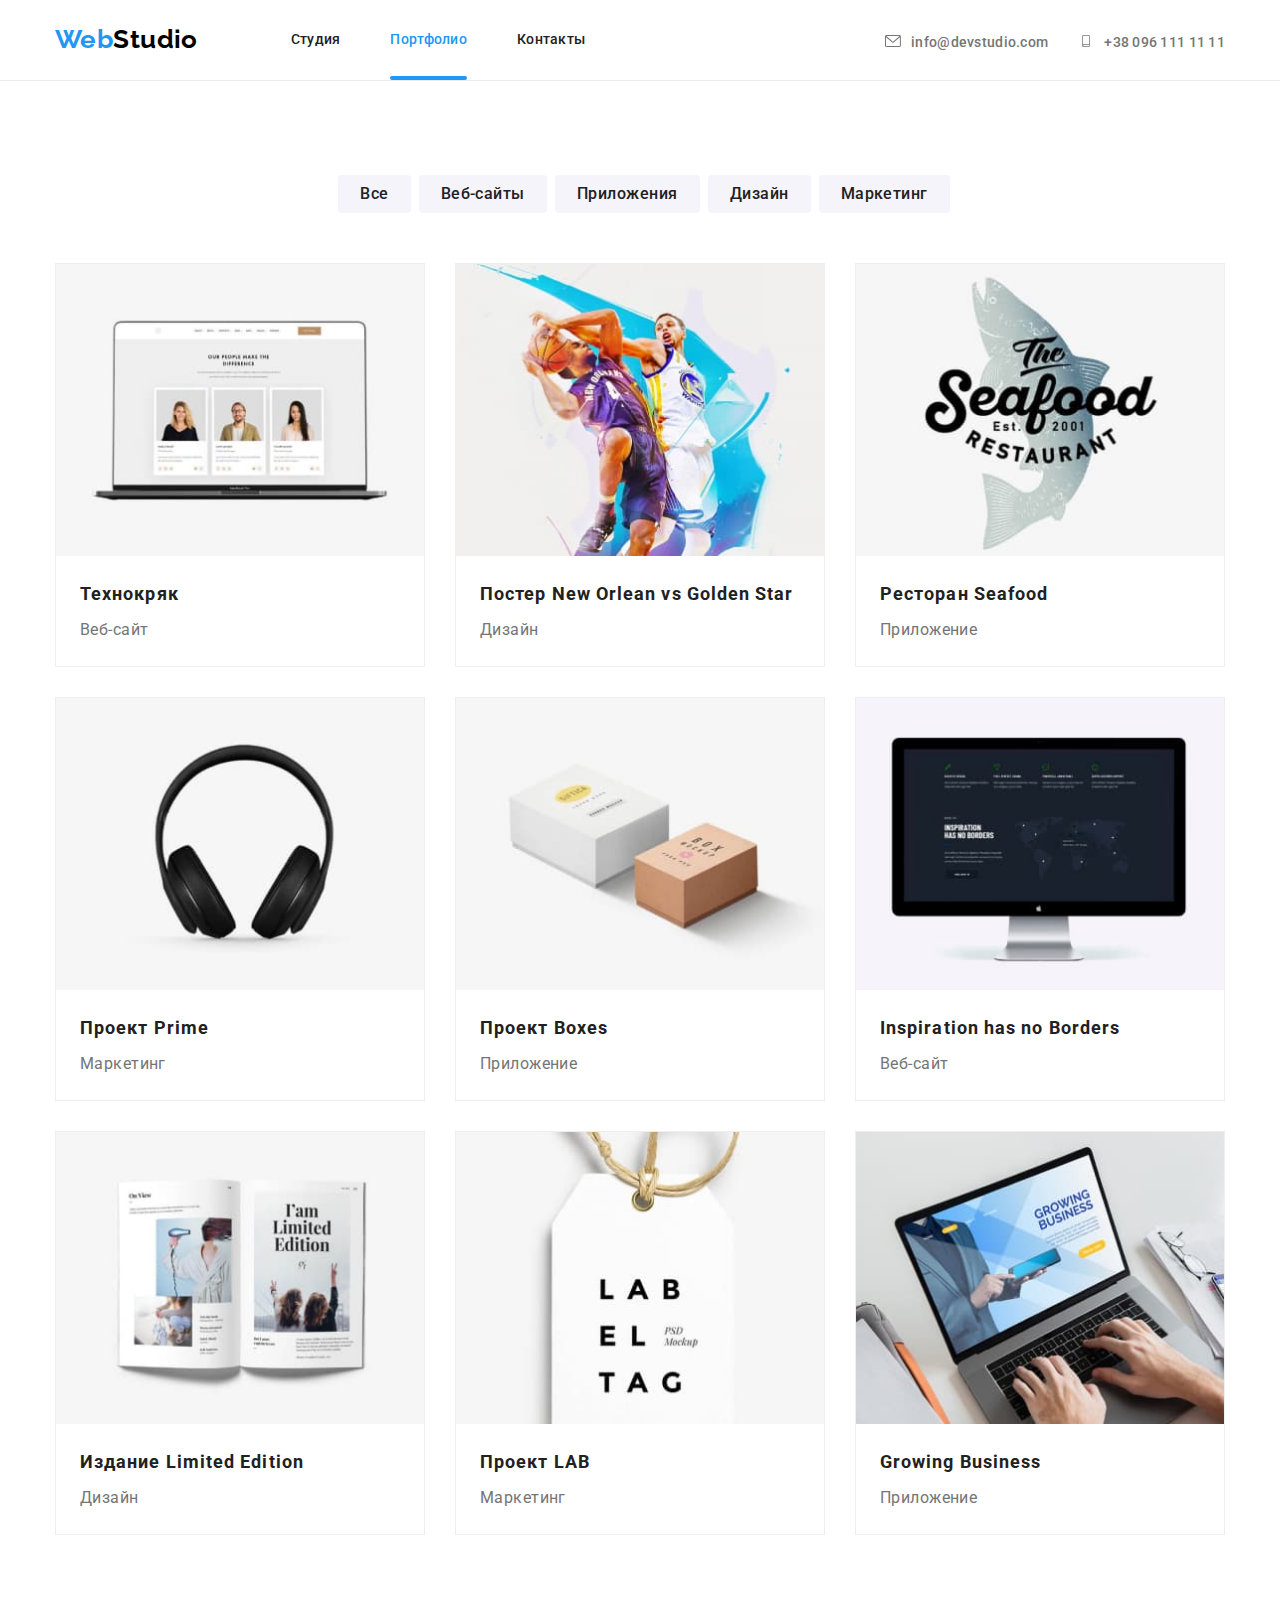
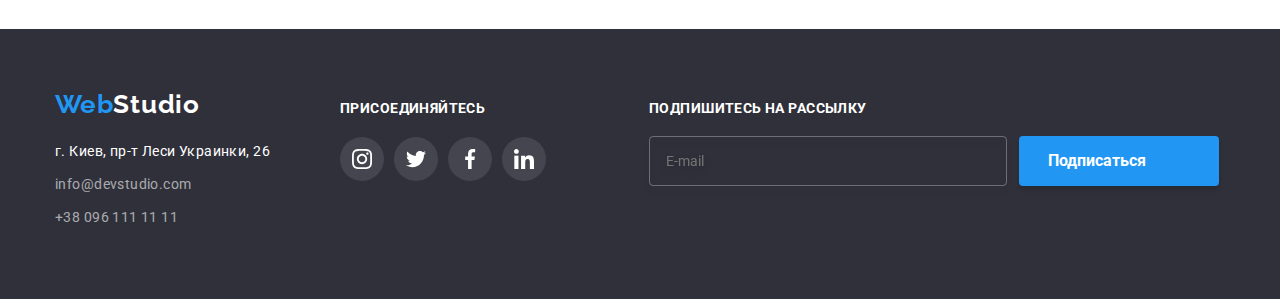
==== portfolio.html @ 8a048ee0 "start" ====
<!DOCTYPE html>
<html lang="ru">

<head>
    <meta charset="UTF-8" />
    <meta http-equiv="X-UA-Compatible" content="IE=edge" />
    <meta name="viewport" content="width=device-width, initial-scale=1.0" />
    <title>Портфолио</title>

    <!--Шрифты -->
    <link rel="preconnect" href="https://fonts.googleapis.com">
    <link rel="preconnect" href="https://fonts.gstatic.com" crossorigin>
    <link
        href="https://fonts.googleapis.com/css2?family=Raleway:wght@700&family=Roboto:wght@400;500;700;900&display=swap"
        rel="stylesheet">
    <!--normalize css  -->
    <link rel="stylesheet" href="./css/normalize.css">
    <!--Стили -->
    <link rel="stylesheet" href="./css/styles.css" />
</head>

<body>

    <header>
        <div class="container c-site-nav">

            <a href="./index.html" class="logo"><span class="logo-color">Web</span>Studio</a>
            <nav class="contact-links">
                <ul class="site-nav">
                    <li class="item"><a href="./index.html" class="site-nav-link ">Студия</a></li>
                    <li class="item"><a href="./portfolio.html" class="site-nav-link current">Портфолио</a></li>
                    <li class="item"><a href="" class="site-nav-link">Контакты</a></li>
                </ul>
            </nav>
            <ul class="header-contact-link">
                <li class="item"><a href="mailto:info@devstudio.com" class="h-e-link"><svg class="header-icon"
                            width="16" height="12">
                            <use href="./images/symbol-defs-1.svg#icon-envelope-1"></use>
                        </svg>info@devstudio.com</a></li>
                <li class="item"><a href="tel:+380961111111" class="h-ph-link"><svg class="header-icon" width="16"
                            height="12">
                            <use href="./images/symbol-defs-1.svg#icon-smartphone-1"></use>
                        </svg>+38 096 111 11 11</a></li>
            </ul>
        </div>
    </header>

    <main>

        <section class="set">
            <h1 hidden>Наше Портфолио</h1>

            <!--Навигация-->

            <div class="container nav-list">
                <ul class="card-nav-list">
                    <li class="item"><button type="button" class="site-bnt">Все</button></li>
                    <li class="item"><button type="button" class="site-bnt">Веб-сайты</button></li>
                    <li class="item"><button type="button" class="site-bnt">Приложения</button></li>
                    <li class="item"><button type="button" class="site-bnt">Дизайн</button></li>
                    <li class="item"><button type="button" class="site-bnt">Маркетинг</button></li>
                </ul>
            </div>

            <!--Карточки-->

            <div class="container c-card-set">
                <ul class="set-list">
                    <li class="item">
                        <article class="card">
                            <div class="card-thumb">
                                <img src="./images/works/web_site.jpg" alt="Веб-сайт" width="370">
                            <p class="card-top-text ">Ресурс предлагает комплексные предложения с разным уровнем функционала и сервисов. Все это
                                    позволит посетителю получить исчерпывающие сведения о компании или частном лице.</p>
                            </div>
                                    <div class="card-content">
                                <h2 class="title">Технокряк</h2>
                                <p class="text">Веб-сайт</p>
                            </div>
                        </article>
                    </li>

                    <li class="item">
                        <article class="card">
                            <div class="card-thumb">
                                <img src="./images/works/poster.jpg" alt="Постер" width="370">
                                <p class="card-top-text">Ресурс предлагает комплексные предложения с разным уровнем функционала и сервисов. Все это
                                    позволит посетителю получить исчерпывающие сведения о компании или частном лице.</p>
                            </div>
                            <div class="card-content">
                                <h2 class="title">Постер New Orlean vs Golden Star</h2>
                                <p class="text">Дизайн</p>
                            </div>
                        </article>
                    </li>

                    <li class="item">
                        <article class="card">
                            <div class="card-thumb">
                                <img src="./images/works/seafood_restaurant.jpg" alt="Ресторан" width="370">
                                <p class="card-top-text">Ресурс предлагает комплексные предложения с разным уровнем функционала и сервисов. Все это
                                    позволит посетителю получить исчерпывающие сведения о компании или частном лице.</p>
                            </div>
                            <div class="card-content">
                                <h2 class="title">Ресторан Seafood</h2>
                                <p class="text">Приложение</p>
                            </div>
                        </article>
                    </li>

                    <li class="item">
                        <article class="card">
                            <div class="card-thumb">
                                <img src="./images/works/headphones.jpg" alt="наушники" width="370">
                                <p class="card-top-text">Ресурс предлагает комплексные предложения с разным уровнем функционала и сервисов. Все это позволит посетителю получить исчерпывающие сведения о компании или частном лице.</p>
                                </div>
                                <div class="card-content">
                                <h2 class="title">Проект Prime</h2>
                                <p class="text">Маркетинг</p>
                            </div>
                        </article>
                    </li>

                    <li class="item">
                        <article class="card">
                            <div class="card-thumb">
                                <img src="./images/works/boxes.jpg" alt="коробки" width="370">
                                <p class="card-top-text">Ресурс предлагает комплексные предложения с разным уровнем функционала и сервисов. Все это
                                    позволит посетителю получить исчерпывающие сведения о компании или частном лице.</p>
                            </div>
                            <div class="card-content">
                                <h2 class="title">Проект Boxes</h2>
                                <p class="text">Приложение</p>
                            </div>
                        </article>
                    </li>

                    <li class="item">
                        <article class="card">
                            <div class="card-thumb">
                                <img src="./images/works/monitor.jpg" alt="монитор" width="370">
                                <p class="card-top-text">Ресурс предлагает комплексные предложения с разным уровнем функционала и сервисов. Все это
                                    позволит посетителю получить исчерпывающие сведения о компании или частном лице.</p>
                            </div>
                            <div class="card-content">
                                <h2 class="title">Inspiration has no Borders</h2>
                                <p class="text">Веб-сайт</p>
                            </div>
                        </article>
                    </li>

                    <li class="item">
                        <article class="card">
                            <div class="card-thumb">
                                <img src="./images/works/magazine.jpg" alt="журнал" width="370">
                                <p class="card-top-text">Ресурс предлагает комплексные предложения с разным уровнем функционала и сервисов. Все это
                                    позволит посетителю получить исчерпывающие сведения о компании или частном лице.</p>
                            </div>
                            <div class="card-content">
                                <h2 class="title">Издание Limited Edition</h2>
                                <p class="text">Дизайн</p>
                            </div>
                        </article>
                    </li>

                    <li class="item">
                        <article class="card">
                            <div class="card-thumb">
                                <img src="./images/works/lab.jpg" alt="лейба" width="370">
                                <p class="card-top-text">Ресурс предлагает комплексные предложения с разным уровнем функционала и сервисов. Все это
                                    позволит посетителю получить исчерпывающие сведения о компании или частном лице.</p>
                            </div>
                            <div class="card-content">
                                <h2 class="title">Проект LAB</h2>
                                <p class="text">Маркетинг</p>
                            </div>
                        </article>
                    </li>

                    <li class="item">
                        <article class="card">
                            <div class="card-thumb">
                                <img src="./images/works/laptop.jpg" alt="ноутбук">
                                <p class="card-top-text">Ресурс предлагает комплексные предложения с разным уровнем функционала и сервисов. Все это
                                    позволит посетителю получить исчерпывающие сведения о компании или частном лице.</p>
                            </div>
                            <div class="card-content">
                                <h2 class="title">Growing Business</h2>
                                <p class="text">Приложение</p>
                            </div>
                        </article>
                    </li>
                </ul>
            </div>
        </section>
    </main>
</body>


<footer>
    <section class="s-footer">
    <div class="container footer">
    <div class="logo-adress">
        <a href="./index.html" class="logo"><span class="logo-color">Web</span><span class="bottom-logo-color">Studio</span></a>
        <address>
        <ul class="contact-link-list">
        <li class="item">
        <a href="https://g.page/stamp-capital?share" 
                            class="addres-link"
                            target="_blank" rel="noopener nofollow noreferrer">г. Киев, пр-т Леси Украинки, 26
                        </a>
        </li>

        <li class="item"><a href="mailto:info@devstudio.com" class="e-link">info@devstudio.com</a></li>
                        <li class="item"><a href="tel:+380961111111" class="ph-link">+38 096 111 11 11</a></li>
                    </ul>
        </address>
    </div>

    <div class="footer-soc">
        <p class="title-soc">Присоединяйтесь</p>
        <ul class="footer-soc-list">
        <li class="footer-soc-item">
        <a class="footer-soc-link" href="">
        <svg class="footer-soc-icon" width="20" height="20">
        <use href="./images/symbol-defs.svg#icon-instagram-2"></use>
        </svg>
        </a>
        </li>

        <li class="footer-soc-item">
        <a class="footer-soc-link" href="">
        <svg class="footer-soc-icon" width="20" height="20">
        <use href="./images/symbol-defs.svg#icon-twitter-1"></use>
        </svg>
        </a>
        </li>
        
        <li class="footer-soc-item">
        <a class="footer-soc-link" href="">
        <svg class="footer-soc-icon" width="20" height="20">
        <use href="./images/symbol-defs.svg#icon-facebook-1"></use>
        </svg>
        </a>
        </li>
        
        <li class="footer-soc-item">
        <a class="footer-soc-link" href="">
        <svg class="footer-soc-icon" width="20" height="20">
        <use href="./images/symbol-defs.svg#icon-linkedin-1"></use>
        </svg>
        </a>
        </li>
        </ul>

    </div>
<div class="footer-form">
        <p class="footer-title">Подпишитесь на рассылку</p>
        <form class="footer-mail-form">
            <label for="footer-mail"></label>
            <input type="email" class="footer-input" name="footer-mail" placeholder="E-mail" id="footer-mail">
            <button class="footer-btn button" type="submit">
            Подписаться<svg class="icon-send" width="24" height="24">
                <use href="./images/symbol-defs8.svg#icon-icon-send-1"></use>
            </svg>
            </button>
        </form>
        </div>  
    </div>
    </section>
</footer>

</html>
---- css/styles.css ----
*,
*::before,
*::after {
    box-sizing: border-box
}

/* Переменные */
:root {
    --text-color: #757575;
    --bnt-color-hover: #F5F4FA;
    --btn-color-hb: #2196F3;
    --btn-color-text: #212121;
    --default-white: #ffffff;
    --font-size: 14px;
    --bg-color: #2F303A;
    --set-gap: 30px;
    --card-shadow: 0px 1px 3px rgba(0, 0, 0, 0.12),
        0px 1px 1px rgba(0, 0, 0, 0.14),
        0px 2px 1px rgba(0, 0, 0, 0.2);
    --timing-duration: 250ms;
    --timing-function: cubic-bezier(0.4, 0, 0.2, 1);
}

/*Основные: цвет и текст */
body {
    font-family: 'Roboto', sans-serif;
    color: var(--btn-color-text);
    font-size: 14px;
    letter-spacing: 0.03em;
}

img {
    display: block;
    width: 100%;
    height: auto;
}

.container {
    width: 1200px;
    margin-left: auto;
    margin-right: auto;
    padding-left: 15px;
    padding-right: 15px;
    /*outline: 1px solid red*/
}

/*Утилиты*/
.h-e-link,
.h-ph-link {
    text-decoration: none;
    font-style: normal;
}

.visually-hidden {
    position: absolute;
    white-space: nowrap;
    width: 1px;
    height: 1px;
    overflow: hidden;
    border: 0;
    padding: 0;
    clip: rect(0 0 0 0);
    clip-path: inset(50%);
    margin: -1px;
  }

.e-link {
    text-decoration: none;
    font-style: normal;
}

.ph-link {
    text-decoration: none;
    font-style: normal;
}

ul {
    padding: 0;
    margin: 0;
    list-style: none;
}

li {
    list-style-type: none;
}

p,
h1,
h2,
h3,
h4,
h5,
h6 {
    margin: 0;
}

ul,
ol,
li {
    margin: 0;
    padding: 0;
}


/*Header*/
.c-site-nav {
    display: flex;
    align-items: center;
}

.logo-color {
    color: var(--btn-color-hb);
    text-decoration: none;
    font-family: Raleway;
    font-weight: 700;
    font-size: 26px;
    line-height: 1.2;
}

.logo {
    text-decoration: none;
    font-family: Raleway;
    font-weight: 700;
    font-size: 26px;
    line-height: 1.2;
    color: #000000;
}

.header-icon {

    align-items: center;
    vertical-align: middle;
    margin-right: 10px;
    fill: currentColor;
}

/*Header-Навигация */
.site-nav {
    display: flex;
    justify-content: center;


    font-style: normal;
    font-weight: 500;
    font-size: var(--font-size);
    line-height: 1.14;
}


.site-nav:hover,
.site-nav:focus {
    color: var(--btn-color-hb);
}



.site-nav .header-contact-link {
    padding: 0;
    margin: 0;

}

.site-nav:first-child {
    margin-left: 93px;
}

.site-nav .item {
    margin-right: 50px;
}

.header-contact-link .item:last-child {
    margin-right: 0;
}

.site-nav .current {
    color: var(--btn-color-hb);


    }
        


.current::after {
    content: '';
    position: absolute;
    left: 0;
    bottom: 0;
    display: flex;
    width: 100%;
    height: 4px;
    background-color: #2196F3;
    border-radius: 2px;

}



/*Header-Контактные линки */
.header-contact-link {
    margin-left: auto;
}

.h-e-link {
    margin-right: 30px;
}

.h-e-link,
.h-ph-link {
    display: flex;
    font-style: normal;
    font-weight: 500;
    font-size: var(--font-size);
    line-height: 1.14;
    letter-spacing: 0.02em;

    color: var(--text-color);

transition: color var(--timing-duration) var(--timing-function);
}

.header-contact-link {
    display: flex;

}



.header-contact-link .h-e-link:hover,
.header-contact-link .h-e-link:focus,
.header-contact-link .h-ph-link:hover,
.header-contact-link .h-ph-link:focus {
    color: var(--btn-color-hb);
}

.contact-links {
    /*display: block;*/
    align-items: baseline;

}

/*Ссылки в шапке*/
.site-nav-link {
    display: flex;
    position: relative;

    padding-top: 32px;
    padding-bottom: 32px;

    text-decoration: none;
    font-weight: 500;
    line-height: 1.14;
    letter-spacing: 0.02em;
    color: var(--btn-color-text);

    transition: color var(--timing-duration) var(--timing-function);

}

.site-nav-link:hover,
.site-nav-link:focus {
    color: var(--btn-color-hb);
}


/* Кнопки-Главная */
button {
    cursor: pointer;
    border: none;
}

.hero {
    padding-bottom: 200px;
    background-color: var(--bg-color);
}

.hero-container {
    max-width: 1600px;
    height: 600px;
    margin: 0 auto;
    padding-top: 200px;
    padding-bottom: 200px;
    background-image: linear-gradient(rgba(47, 48, 58, 0.4), rgba(47, 48, 58, 0.4)), url(../images/background-img/hero.jpg);
    background-repeat: no-repeat;
    background-position: center;


}

.hero-titel {
    width: 696px;
    margin-left: auto;
    margin-right: auto;
    margin-bottom: 30px;
    color: #FFFFFF;
    font-weight: 900;
    font-size: 44px;
    line-height: 1.4;
    letter-spacing: 0.06em;
    text-align: center;
    text-transform: uppercase
}

.hero-botton {
    width: 200px;
    height: 50px;
    display: block;
    margin: 0 auto;


    background: var(--btn-color-hb);
    box-shadow: 0px 4px 4px rgba(0, 0, 0, 0.15);
    border-radius: 4px;


    font-family: 'Roboto';
    font-style: normal;
    font-weight: 700;
    font-size: 16px;
    line-height: 1.87;
    letter-spacing: 0.06em;
    color: #FFFFFF;
}



/*Страница "Главная"*/
.s-benefit {
    padding-top: 94px;
    padding-bottom: 94px;
}

/*
.benefit-block {
        outline: 1px solid red
} */


.benefit-list {
    display: flex;
    flex-wrap: wrap;
    justify-content: center;
    margin: 0px;
    padding: 0px;
    margin-left: -30px;
}

.benefit-list .title {
    font-style: normal;
    font-weight: 700;
    font-size: var(--font-size);
    line-height: 1.14;
    letter-spacing: 0.06em;
    text-transform: uppercase;
}

.benefit-list .item {
    display: flex;
    flex-wrap: wrap;
    width: 270px;
    flex-basis: calc(100% / 4 -30px);
    margin-left: 30px;
}

.benefit-list.item:last-child {
    margin-right: 0;
}

.benefit-icon {
    width: 70px;
    height: 70px;
}

/*.icons:not(:last-child) {
    margin-right: 30px;
}*/

.icons {
    margin-bottom: 30px;
    width: 270px;
    height: 120px;
    justify-content: center;
    display: inline-flex;
    align-items: center;
    background: #F5F4FA;
    border-radius: 4px;
}


/*Чем мы занимаемся*/
.s-about-our-work {
    padding-bottom: 94px;
}

.about-our-work>.our-work-list {
    display: flex;

}

.our-work-list .work-item+.work-item {
    flex-basis: calc(100% / 3 -30px);
}

/*
.our-work-list>.work-item {
    margin-right: 30px;
}*/

.work-item:not(:last-child) {
    margin-right: 30px;
}

.our-work-list .work-item {
    position: relative;
}

/*.t-box1 {
    display: block;
    position: absolute;
    left: 50px;
    
}*/


.work-card-text {

    padding-top: 27px;
    padding-bottom: 27px;
    width: 370px;
    height: 70px;
    left: 615px;
    top: 1435px;
    background-color: rgba(47, 48, 58, 0.8);
    background-image: linear-gradient(rgba(47, 48, 58, 0.4), rgba(47, 48, 58, 0.4));
        
    /*position: absolute;
    left: 0;
    bottom: 0;*/
}

.work-c-text  {
        position: absolute;
        bottom: 0;
        right: 0;
        left: 0;
        display: flex;
        align-items: center;
        justify-content: center;
        height: 70px;
        text-transform: uppercase;
        line-height: 1.14;
        font-weight: 700;
        color: #ffffff;
        background: rgba(47, 48, 58, 0.8);
    }

/*Команда*/
.about-us {
    display: block;
    margin: 0 auto;
    padding-top: 94px;
    padding-bottom: 94px;
    background: #F5F4FA;
}

.about-us-title {
    text-align: center;
    font-style: normal;
    font-weight: 700;
    font-size: 36px;
    line-height: 1.16;
    color: var(--btn-color-text);
    margin-bottom: 50px;
}

.about-us-list {
    display: flex;
}

.w-card {
    width: 270px;
    height: 428px;
    left: 215px;
    top: 1635px;

    margin-right: 30px;

    background-color: #FFFFFF;

    box-shadow: 0px 1px 3px rgba(0, 0, 0, 0.12), 0px 1px 1px rgba(0, 0, 0, 0.14), 0px 2px 1px rgba(0, 0, 0, 0.2);
    border-radius: 0px 0px 4px 4px;
}

/*
.w-card-thumb {
    outline: 1px solid red;
}
*/
.name-position {
    padding-top: 30px;
    padding-bottom: 30px;
    /*outline: 1px solid red;*/
}

.name-position .name {
    margin-bottom: 10px;
}

.about-us .name {
    font-weight: 500;
    font-size: 16px;
    line-height: 1.18;
    text-align: center;
}

.about-us .text {
    display: block;
    margin-bottom: 16px;
    font-weight: 400;
    font-size: 16px;
    line-height: 1.19;
    text-align: center;
    color: var(--text-color);
}

.work-item:last-child {
    margin-right: 0;
}


.workers-soc-list {
    display: flex;
    justify-content: center;
    /*padding-left: 32px;*/

}

.workers-soc-item {
    width: 44px;
    height: 44px;
    margin-right: 10px;
}

.workers-soc-item:last-child {
    margin-right: 0;
}

.workers-soc-link {
    width: 100%;
    height: 100%;
    background-color: var(--default-white);
    border-radius: 50%;
    display: flex;
    align-items: center;
    justify-content: center;
    fill: #AFB1B8;
transition: background-color var(--timing-duration) var(--timing-function);

}

.workers-soc-link:hover,
.workers-soc-link:focus {
    background-color: var(--btn-color-hb);
}

.workers-soc-link:hover .workers-soc-icon,
.workers-soc-link:focus .workers-soc-icon {
    fill: var(--default-white);
}

.clients {
    padding-top: 94px;
    padding-bottom: 94px;
}

.our-clients {
    width: 1200px;
    margin: 0 auto;
    padding-left: 15px;
    padding-right: 15px;
}

.title-clients {
    font-weight: 700;
    font-size: 36px;
    line-height: 1.16;
    text-align: center;
    margin-bottom: 50px;
    color: var(--btn-color-text);
}


.list-clients {
    display: flex;
}

.list-item {
    margin-right: 30px;
    color: #AFB1B8;
    transition: color var(--timing-duration) var(--timing-function)
}

.list-item:hover,
.list-item:focus {
    color: var(--btn-color-hb);
}

.clients-link {
    display: inline-flex;
    align-items: center;
    justify-content: center;
    width: 170px;
    height: 92px;
    border-radius: 4px;
    border: 1px solid #AFB1B8;
    color: #AFB1B8;
    fill: currentColor;
    transition: color var(--timing-duration) var(--timing-function), 
    border-color var(--timing-duration) var(--timing-function);
}

.clients-link:hover,
.clients-link:focus {
    border-color: var(--btn-color-hb);
}


/.clients-icon {
    fill:  var(--btn-color-hb);
    transition: color var(--timing-duration) var(--timing-function);
}

.clients-link:hover ,
.clients-link:focus  {
    color: var(--btn-color-hb);
}
.clients-icon:hover
.clients-icon:focus  {
    color: var(--btn-color-hb);
}

/*Страница "Портфолио"*/
.set {
    border-top: 1px solid #ECECEC;
    padding-top: 94px;
    padding-bottom: 94px;
}

/* Кнопки-Портфолио */

.card-nav-list {
    display: flex;
    justify-content: center;
    margin-bottom: 50px;

}

.card-nav-list .item {
    margin-left: 8px;
}

.card-nav-list .site-nav-btn {

    font-family: inherit;
    font-weight: 500;
    line-height: 1.14;
    letter-spacing: 0.03em;
    color: var(--btn-color-text);
    background-color: #F5F4FA;
}

.site-bnt {
    display: block;

    border-radius: 4px;

    font-family: 'Roboto';
    font-weight: 500;
    font-size: 16px;
    line-height: 1.62;
    letter-spacing: 0.03em;
    color: var(--btn-color-text);
    background-color: var(--bnt-color-hover);

    padding: 6px 22px;

transition: color var(--timing-duration) var(--timing-function),
background-color var(--timing-duration) var(--timing-function),
box-shadow var(--timing-duration) var(--timing-function);

}

.site-bnt:hover,
.site-bnt:focus {
    color: var(--bnt-color-hover);
    background-color: var(--btn-color-hb);
    box-shadow: 0px 3px 1px rgba(0, 0, 0, 0.1), 0px 1px 2px rgba(0, 0, 0, 0.08), 0px 2px 2px rgba(0, 0, 0, 0.12);
    border-radius: 4px;
}

/*Карточки*/


.set-list {
    display: flex;
    flex-wrap: wrap;
    margin-bottom: -30px;
}

.set-list>.item {
    flex-basis: calc(100% / 3 - 30px);
    margin-right: 30px;
    margin-bottom: 30px;
    /*outline: 1px solid red;*/ 
}



.set-list .item:nth-child(3n) {
    margin-right: 0px;
    padding-right: 0px;
}

.set-list .title {
    font-weight: 700;
    font-size: 18px;
    line-height: 2;
    letter-spacing: 0.06em;
    align-items: center;
    /* outline: 1px solid red;*/
}

.set-list .text {
    font-style: normal;
    font-size: 16px;
    line-height: 2.25;
    color: var(--text-color);
}

/* CARD */

.card {
    width: 370px;
    height: 404px;
    overflow: hidden;
    background-color: #FFFFFF;
    border: 1px solid #EEEEEE;
    cursor: pointer;
    transition: box-shadow var(--timing-duration) var(--timing-function),
    border-radius var(--timing-duration) var(--timing-function);
   
}

.card-content {
    padding: 20px 24px;

}


.card:hover,
.card:focus {
    box-shadow: var(--card-shadow);
    border-radius: 0px 0px 4px 4px;
}

.card-thumb {
    position: relative;
    overflow: hidden;
}



.card-top-text{
        font-weight: 400;
        font-size: 18px;
        line-height: 1.55;
        letter-spacing: 0.03em;
        
        color: #FFFFFF;

        position: absolute;
        display: inline-block;
        width: 100%;
        height: 100%;
        left: 0;
        top: 0;
        background-color: rgba(33, 150, 243, 0.9);
        padding: 63px 24px;
    

        transform: translateY(100%);
        transition: transform 250ms var(--timing-function) ;

}
.set-list .item:hover .card-top-text {
    transform: translateY(0%)
}

/* Текст */
.header-contact-link {
    font-style: normal;
    font-weight: 400;
    line-height: 1.14;
    color: var(--text-color);
    padding-top: 5px;
}


.benefit-list .text {
    font-style: normal;
    font-weight: 400;
    line-height: 1.71;
    color: var(--text-color);
    padding-top: 10px;

}
/*Модальное окно*/

.backdrop {
    position: fixed;
    top: 0;
    left: 0;
    width: 100%;
    height: 100%;
    
    background: rgba(0, 0, 0, 0.2);
    opacity: 1;

    transform:  opacity var(--timing-duration) var(--timing-function), 
    visibility var(--timing-duration) var(--timing-function);  
}




/*.modal {
    width: 528px;
    height: 581px;
    background: #FFFFFF;
    box-shadow: 0px 1px 3px rgba(0, 0, 0, 0.12), 0px 1px 1px rgba(0, 0, 0, 0.14), 0px 2px 1px rgba(0, 0, 0, 0.2);
    border-radius: 4px;
    position: absolute;
    top:50%;
    left:50%;
    transform: translate(-50%, -50%);
    transition: translate 250ms cubic-bezier(0.4, 0, 0.2, 1),
    opacity 250ms cubic-bezier(0.4, 0, 0.2, 1);

}*/



.backdrop.is-hidden {
    opacity:0; 
    visibility: hidden; 
    pointer-events: none;
}



.modal {
    padding: 40px;
    position: absolute;
    top: 50%;
    left: 50%;
    width: 528px;
    height: 581px;
    background-color: #fff;
    box-shadow: 0px 1px 3px rgb(0 0 0 / 12%), 0px 1px 1px rgb(0 0 0 / 14%),
    0px 2px 1px rgb(0 0 0 / 20%);
    border-radius: 4px;
    
    transform: translate(-50%, -50% );
    transition: transform 250ms cubic-bezier(0.4, 0, 0.2, 1),
    opacity 250ms cubic-bezier(0.4, 0, 0.2, 1);
}

.backdrop.is-hidden .modal {
    transform: translate(-50%, -50%) scale(0.75);
    opacity: 0;
  }

/*.modal-bnt-close {
    position: absolute;
    top: 8px;
    right: 8px;
    display: flex;
    align-items: center;
    justify-content: center;
    padding: 0;
    width: 30px;
    height: 30px;
    cursor: pointer;
    border: 1px solid rgba(0, 0, 0, 0.1);
    background-color: transparent;
    border-radius: 50%;
    fill: #000000;
    transition: fill var(--timing-duration) var(--timing-function);
}*/


.modal-bnt-close {
    display: flex;
    position: absolute;
    top: 8px;
    right: 8px;
    width: 30px;
    height: 30px;
    border-radius: 50%;
    border: 1px solid rgba(0, 0, 0, 0.1);
    background-color: var(--secondary-background-color);
    cursor: pointer;
    align-items: center;
    justify-content: center;
    transition: fill 250ms cubic-bezier(0.4, 0, 0.2, 1);
}

.modal-bnt-close:hover,
.modal-bnt-close:focus {
    fill: var(--btn-color-hb);
}

.modal-title {
    text-align: center;
    font-size: 18px;
    font-weight: 600;
    margin-bottom: 15px;
    font-weight: 700;
    font-size: 20px;
    line-height: 1.15;
    letter-spacing: 0.03em;
    color: #212121;
    }

    /*Форма*/

    .modal-field {
    margin-bottom: 10px;
    }  

    .input-wrap {
    position: relative;
    }

    .modal-icon {
    position: absolute;
    left: 7px;
    top: 50%;
    transform: translateY(-50%);
    }

    .modal-input {
    width: 100%;
    height: 45px;
    border: 1px solid rgba(33, 33, 33, 0.2);
    border-radius: 4px;
    fill: currentColor;
    padding-left: 30px;
    outline: none;
    transition: border-color 250ms var(--timing-function), 
    fill 250ms var(--timing-function) ;
    }

    .modal-input:focus,
    .modal-input:hover {
    border-color: #2196F3;
    }


    .modal-input:focus + .modal-icon,
    .modal-input:hover + .modal-icon
    {
    fill: #2196F3;
    }

    .modal-label {
    position: relative;
    display: block;
    font-size: 12px;
    line-height: 1.17;
    letter-spacing: 0.01em;
    margin-bottom: 4px;
    color: #757575;
    }

    textarea {
        resize: none;
        } 
    
.modal-text {
    padding: 12px 16px;
    width: 100%;
    height: 120px;

    border: 1px solid rgba(33, 33, 33, 0.2);
    border-radius: 4px;
    resize: none;
    outline: none;
    transition: border 250ms var(--transition-cubic);
}

.modal-text:focus,
.modal-text:hover {
    border: 1px solid #2196F3;
}

/*Чекбокс*/

.covenant{
    display: flex;
    align-items: center;
    margin-bottom: 30px; ;
    
}

.covenant-title  {
    padding-left: 8px;
    font-weight: 400;
    font-size: 14px;
    line-height: 1.71;
    letter-spacing: 0.03em;
    color: #757575;

    display: flex;
    align-items: center;
    }

.covenant-title::before {
    content: "";
    width: 16px;
    height: 15px;
    border: 2px solid  #212121;
    border-radius: 3px;
    margin-right: 8px;
} 

.checkbox-policy:checked +.covenant-title::before {
    background-color: #2196F3;
    background-image: url(../images/icon/checkbox.svg);
    border: none;
    background-repeat: no-repeat;
    background-position: center;

}
.checkbox-policy:focus +.covenant-title::before {
    border-color: #2196F3;
}

.checkbox-policy:focus:not(:checked) +.covenant-title::before {
    border-color: #2196F3;
  }

  .checkbox-policy:disabled +.covenant-title::before {
    border-color: #2196F3;
  }

.covenant-link {
    display: block;
    padding-left: 4px;
    font-weight: 400;
    font-size: 14px;
    line-height: 1.71;
    letter-spacing: 0.03em;
    color: #2196F3;
}

    .modal-bnt-send {
    
        width: 200px;
        height: 50px;
        display: block;
        margin: 0 auto;
    
        background: var(--btn-color-hb);
        box-shadow: 0px 4px 4px rgba(0, 0, 0, 0.15);
        border-radius: 4px;
    
        font-family: 'Roboto';
        font-style: normal;
        font-weight: 700;
        font-size: 16px;
        line-height: 1.87;
        letter-spacing: 0.06em;
        color: #FFFFFF;
        transition: background var(--timing-duration) var(--timing-function);
    }
    

    .modal-bnt-send:hover,
    .modal-bnt-send:focus {
        background: #188CE8;
    }


/*Подвал*/
.logo-adress {
    margin-right: 70px;
}

.footer>.container {
    display: flex;
    align-items: baseline;
}

.s-footer {
    margin: 0 auto;
    background: var(--bg-color);
    padding-top: 60px;
    padding-bottom: 60px;

}

.s-footer .footer {
    display: flex;
    align-items: baseline;
}


.contact-link-list .item:first-child {
    margin-top: 20px;
}

.bottom-logo-color {
    color: #ffffff;
    text-decoration: none;
    font-weight: 700;
    font-size: 26px;
    line-height: 1.2;
    letter-spacing: 0.03em;
}

.contact-link-list .item {
    margin-bottom: 9px;
}

.e-link,
.ph-link {
    font-style: normal;
    font-weight: 400;
    line-height: 1.71;
    letter-spacing: 0.03em;
    color: rgba(255, 255, 255, 0.6);

    display: block;
transition: color var(--timing-duration) var(--timing-function);

}

.contact-link-list .e-link:hover,
.contact-link-list .e-link:focus,
.contact-link-list .addres-link:hover,
.contact-link-list .addres-link:focus,
.contact-link-list .ph-link:hover,
.contact-link-list .ph-link:focus {
    color: var(--btn-color-hb);
}

.addres-link {
    text-decoration: none;

    font-style: normal;
    font-weight: 400;
    line-height: 1.71;
    letter-spacing: 0.03em;
    color: #ffffff;
    transition: color var(--timing-duration) var(--timing-function);
}

.title-soc {
    margin-bottom: 20px;
    font-weight: 700;
    font-size: 14px;
    line-height: 1.14;
    text-transform: uppercase;
    color: #FFFFFF;
}

.footer-soc {
margin-right: 93px;
}


.footer-soc-list {
    display: flex;
    margin-bottom: 30px;
}

.footer-soc-item {
    width: 44px;
    height: 44px;
    margin-right: 10px;
}

.footer-soc-icon {
    fill: #FFFFFF;
}

.footer-soc-link {
    width: 100%;
    height: 100%;
    background-color: rgba(255, 255, 255, 0.1);
    
    border-radius: 50%;
    display: flex;
    align-items: center;
    justify-content: center;
    fill: #ffffff;

    transition: background-color var(--timing-duration) var(--timing-function);
    
}

.footer-soc-link:hover,
.footer-soc-link:focus {
    background-color: var(--btn-color-hb);
}

.footer-soc-link:hover .footer-soc-icon,
.footer-soc-link:focus .footer-soc-icon {
    fill: var(--default-white);
}

.footer-form {
  margin-right: auto;
}

.footer-title {
  font-family: 'Roboto';
  font-style: normal;
  font-weight: 700;
  font-size: 14px;
  line-height: calc(16 / 14);
  letter-spacing: 0.03em;
  text-transform: uppercase;
  margin-bottom: 20px;
  color: #FFFFFF;
}

.footer-mail-form {
    display: flex;
    border: none;
}


.footer-input {
    width: 358px;
    height: 50px;

    background-color: transparent;
    border: 1px solid rgba(255, 255, 255, 0.3);
    filter: drop-shadow(0px 4px 4px rgba(0, 0, 0, 0.15));
    border-radius: 4px;
    outline: none;
    color: rgba(255, 255, 255, 0.6);

    padding-left: 16px;
    margin-right: 12px;

    transition: border var(--timing-duration) var(--timing-function);
}


.footer-input:focus,
.footer-input:hover {
    border-color: var(--btn-color-hb);
    }

.footer-btn {
    position: relative;
    display: flex;
    align-items: center;
    width: 200px;
    height: 50px;
    background-color: var(--btn-color-hb);
    box-shadow: 0px 4px 4px rgba(0, 0, 0, 0.15);
    border-radius: 4px;
    border-color: transparent;
    font-weight: 700;
    font-size: 16px;
    line-height: calc(30 / 16);
    padding-left: 29px;
    color: #ffffff;
    fill: currentColor;;
    transition: fill var(--timing-duration) var(--timing-function);
    transition: background-color var(--timing-duration) var(--timing-function);
}

.footer-btn:hover,
.footer-btn:focus {
    background-color: #ffffff;
    color: var(--btn-color-hb);
}

.icon-send {
    position: absolute;
    right: 28px;
    margin-left: 10px;
}

.icon-send:hover,
.icon-send:focus {
    background-color: #ffffff;
    color: var(--btn-color-hb);
    fill:  var(--btn-color-hb);
}
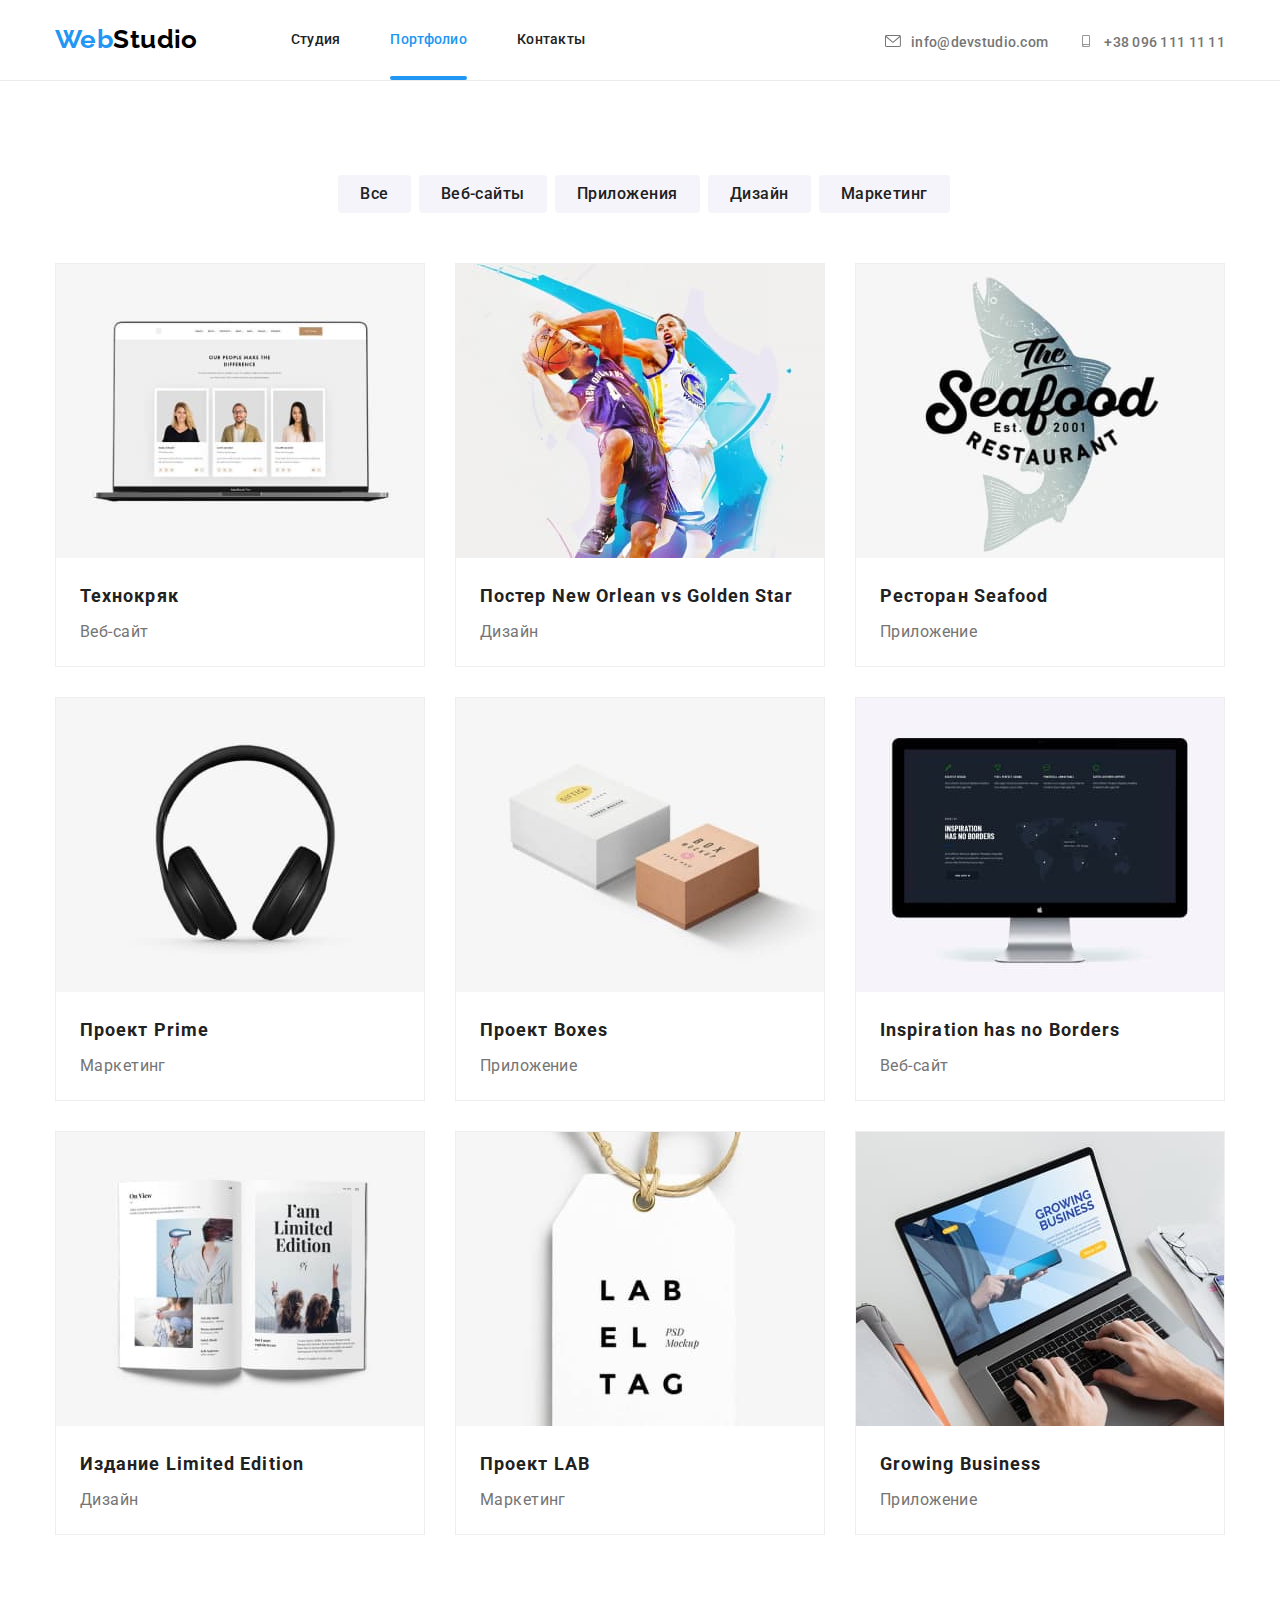
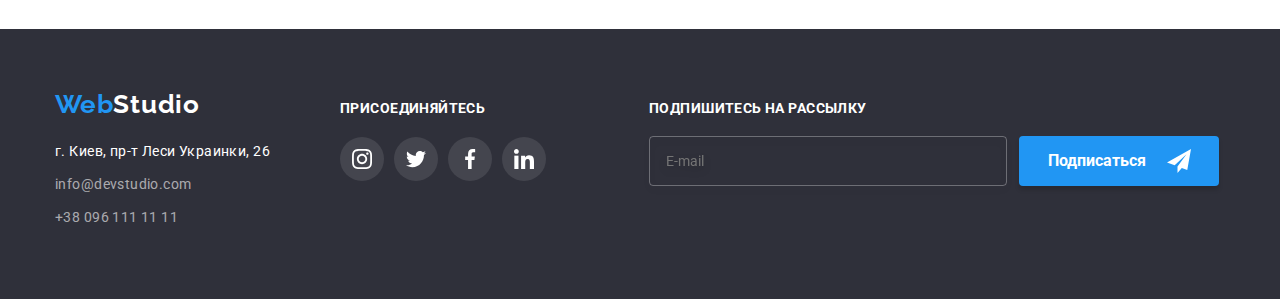
==== commit 33478ef1: "portfolio" ====
--- a/portfolio.html
+++ b/portfolio.html
@@ -16,28 +16,30 @@
     <!--normalize css  -->
     <link rel="stylesheet" href="./css/normalize.css">
     <!--Стили -->
-    <link rel="stylesheet" href="./css/styles.css" />
+   <!-- <link rel="stylesheet" href="./css/styles.css" />-->
+    <link rel="stylesheet" href="./css/main.min.css"  />
 </head>
 
 <body>
-
-    <header>
-        <div class="container c-site-nav">
-
-            <a href="./index.html" class="logo"><span class="logo-color">Web</span>Studio</a>
-            <nav class="contact-links">
-                <ul class="site-nav">
-                    <li class="item"><a href="./index.html" class="site-nav-link ">Студия</a></li>
-                    <li class="item"><a href="./portfolio.html" class="site-nav-link current">Портфолио</a></li>
-                    <li class="item"><a href="" class="site-nav-link">Контакты</a></li>
+    <header class="header">
+        <div class="header__container container">
+
+            <a href="./index.html" class="logo">
+            <span class="logo-color">Web</span>Studio</a>
+
+            <nav class="contact-links nav">
+                <ul class=" nav__site">
+                    <li class="nav__item"><a href="./index.html" class="nav__link ">Студия</a></li>
+                    <li class="nav__item"><a href="./portfolio.html" class=" nav__link current">Портфолио</a></li>
+                    <li class="nav__item"><a href="" class=" nav__link">Контакты</a></li>
                 </ul>
             </nav>
-            <ul class="header-contact-link">
-                <li class="item"><a href="mailto:info@devstudio.com" class="h-e-link"><svg class="header-icon"
+            <ul class="contact">
+                <li class="contact__item"><a href="mailto:info@devstudio.com" class="contact__e"><svg class="header-icon"
                             width="16" height="12">
                             <use href="./images/symbol-defs-1.svg#icon-envelope-1"></use>
                         </svg>info@devstudio.com</a></li>
-                <li class="item"><a href="tel:+380961111111" class="h-ph-link"><svg class="header-icon" width="16"
+                <li class="contact__item"><a href="tel:+380961111111" class="contact__tel"><svg class="header-icon" width="16"
                             height="12">
                             <use href="./images/symbol-defs-1.svg#icon-smartphone-1"></use>
                         </svg>+38 096 111 11 11</a></li>
@@ -53,20 +55,20 @@
             <!--Навигация-->
 
             <div class="container nav-list">
-                <ul class="card-nav-list">
-                    <li class="item"><button type="button" class="site-bnt">Все</button></li>
-                    <li class="item"><button type="button" class="site-bnt">Веб-сайты</button></li>
-                    <li class="item"><button type="button" class="site-bnt">Приложения</button></li>
-                    <li class="item"><button type="button" class="site-bnt">Дизайн</button></li>
-                    <li class="item"><button type="button" class="site-bnt">Маркетинг</button></li>
+                <ul class="card-nav-list nav-list_card">
+                    <li class="nav-list_item"><button type="button" class="site-bnt">Все</button></li>
+                    <li class="nav-list_item"><button type="button" class="site-bnt">Веб-сайты</button></li>
+                    <li class="nav-list_item"><button type="button" class="site-bnt">Приложения</button></li>
+                    <li class="nav-list_item"><button type="button" class="site-bnt">Дизайн</button></li>
+                    <li class="nav-list_item"><button type="button" class="site-bnt">Маркетинг</button></li>
                 </ul>
             </div>
 
             <!--Карточки-->
 
             <div class="container c-card-set">
-                <ul class="set-list">
-                    <li class="item">
+                <ul class="set__list">
+                    <li class="set__item">
                         <article class="card">
                             <div class="card-thumb">
                                 <img src="./images/works/web_site.jpg" alt="Веб-сайт" width="370">
@@ -74,13 +76,13 @@
                                     позволит посетителю получить исчерпывающие сведения о компании или частном лице.</p>
                             </div>
                                     <div class="card-content">
-                                <h2 class="title">Технокряк</h2>
-                                <p class="text">Веб-сайт</p>
-                            </div>
-                        </article>
-                    </li>
-
-                    <li class="item">
+                                <h2 class="card-content__title">Технокряк</h2>
+                                <p class="card-content__text">Веб-сайт</p>
+                            </div>
+                        </article>
+                    </li>
+
+                    <li class="set__item">
                         <article class="card">
                             <div class="card-thumb">
                                 <img src="./images/works/poster.jpg" alt="Постер" width="370">
@@ -88,13 +90,13 @@
                                     позволит посетителю получить исчерпывающие сведения о компании или частном лице.</p>
                             </div>
                             <div class="card-content">
-                                <h2 class="title">Постер New Orlean vs Golden Star</h2>
-                                <p class="text">Дизайн</p>
-                            </div>
-                        </article>
-                    </li>
-
-                    <li class="item">
+                                <h2 class="card-content__title">Постер New Orlean vs Golden Star</h2>
+                                <p class="card-content__text">Дизайн</p>
+                            </div>
+                        </article>
+                    </li>
+
+                    <li class="item set__item">
                         <article class="card">
                             <div class="card-thumb">
                                 <img src="./images/works/seafood_restaurant.jpg" alt="Ресторан" width="370">
@@ -102,26 +104,26 @@
                                     позволит посетителю получить исчерпывающие сведения о компании или частном лице.</p>
                             </div>
                             <div class="card-content">
-                                <h2 class="title">Ресторан Seafood</h2>
-                                <p class="text">Приложение</p>
-                            </div>
-                        </article>
-                    </li>
-
-                    <li class="item">
+                                <h2 class="card-content__title">Ресторан Seafood</h2>
+                                <p class="card-content__text">Приложение</p>
+                            </div>
+                        </article>
+                    </li>
+
+                    <li class="item set__item">
                         <article class="card">
                             <div class="card-thumb">
                                 <img src="./images/works/headphones.jpg" alt="наушники" width="370">
                                 <p class="card-top-text">Ресурс предлагает комплексные предложения с разным уровнем функционала и сервисов. Все это позволит посетителю получить исчерпывающие сведения о компании или частном лице.</p>
                                 </div>
                                 <div class="card-content">
-                                <h2 class="title">Проект Prime</h2>
-                                <p class="text">Маркетинг</p>
-                            </div>
-                        </article>
-                    </li>
-
-                    <li class="item">
+                                <h2 class="card-content__title">Проект Prime</h2>
+                                <p class="card-content__text">Маркетинг</p>
+                            </div>
+                        </article>
+                    </li>
+
+                    <li class="item set__item">
                         <article class="card">
                             <div class="card-thumb">
                                 <img src="./images/works/boxes.jpg" alt="коробки" width="370">
@@ -129,13 +131,13 @@
                                     позволит посетителю получить исчерпывающие сведения о компании или частном лице.</p>
                             </div>
                             <div class="card-content">
-                                <h2 class="title">Проект Boxes</h2>
-                                <p class="text">Приложение</p>
-                            </div>
-                        </article>
-                    </li>
-
-                    <li class="item">
+                                <h2 class="card-content__title">Проект Boxes</h2>
+                                <p class="card-content__text">Приложение</p>
+                            </div>
+                        </article>
+                    </li>
+
+                    <li class="item set__item">
                         <article class="card">
                             <div class="card-thumb">
                                 <img src="./images/works/monitor.jpg" alt="монитор" width="370">
@@ -143,13 +145,13 @@
                                     позволит посетителю получить исчерпывающие сведения о компании или частном лице.</p>
                             </div>
                             <div class="card-content">
-                                <h2 class="title">Inspiration has no Borders</h2>
-                                <p class="text">Веб-сайт</p>
-                            </div>
-                        </article>
-                    </li>
-
-                    <li class="item">
+                                <h2 class="card-content__title">Inspiration has no Borders</h2>
+                                <p class="card-content__text">Веб-сайт</p>
+                            </div>
+                        </article>
+                    </li>
+
+                    <li class="item set__item">
                         <article class="card">
                             <div class="card-thumb">
                                 <img src="./images/works/magazine.jpg" alt="журнал" width="370">
@@ -157,13 +159,13 @@
                                     позволит посетителю получить исчерпывающие сведения о компании или частном лице.</p>
                             </div>
                             <div class="card-content">
-                                <h2 class="title">Издание Limited Edition</h2>
-                                <p class="text">Дизайн</p>
-                            </div>
-                        </article>
-                    </li>
-
-                    <li class="item">
+                                <h2 class="card-content__title">Издание Limited Edition</h2>
+                                <p class="card-content__text">Дизайн</p>
+                            </div>
+                        </article>
+                    </li>
+
+                    <li class="item set__item">
                         <article class="card">
                             <div class="card-thumb">
                                 <img src="./images/works/lab.jpg" alt="лейба" width="370">
@@ -171,13 +173,13 @@
                                     позволит посетителю получить исчерпывающие сведения о компании или частном лице.</p>
                             </div>
                             <div class="card-content">
-                                <h2 class="title">Проект LAB</h2>
-                                <p class="text">Маркетинг</p>
-                            </div>
-                        </article>
-                    </li>
-
-                    <li class="item">
+                                <h2 class="card-content__title">Проект LAB</h2>
+                                <p class="card-content__text">Маркетинг</p>
+                            </div>
+                        </article>
+                    </li>
+
+                    <li class="item set__item">
                         <article class="card">
                             <div class="card-thumb">
                                 <img src="./images/works/laptop.jpg" alt="ноутбук">
@@ -185,8 +187,8 @@
                                     позволит посетителю получить исчерпывающие сведения о компании или частном лице.</p>
                             </div>
                             <div class="card-content">
-                                <h2 class="title">Growing Business</h2>
-                                <p class="text">Приложение</p>
+                                <h2 class="title card-content__title">Growing Business</h2>
+                                <p class="text card-content__text">Приложение</p>
                             </div>
                         </article>
                     </li>
@@ -198,7 +200,7 @@
 
 
 <footer>
-    <section class="s-footer">
+    <section class="footer_section">
     <div class="container footer">
     <div class="logo-adress">
         <a href="./index.html" class="logo"><span class="logo-color">Web</span><span class="bottom-logo-color">Studio</span></a>
@@ -218,35 +220,35 @@
     </div>
 
     <div class="footer-soc">
-        <p class="title-soc">Присоединяйтесь</p>
-        <ul class="footer-soc-list">
-        <li class="footer-soc-item">
-        <a class="footer-soc-link" href="">
-        <svg class="footer-soc-icon" width="20" height="20">
+        <p class="footer-soc_titel">Присоединяйтесь</p>
+        <ul class="footer-soc_list">
+        <li class="footer-soc_item">
+        <a class="footer-soc_link" href="">
+        <svg class="footer-soc_icon" width="20" height="20">
         <use href="./images/symbol-defs.svg#icon-instagram-2"></use>
         </svg>
         </a>
         </li>
 
-        <li class="footer-soc-item">
-        <a class="footer-soc-link" href="">
-        <svg class="footer-soc-icon" width="20" height="20">
+        <li class=" footer-soc_item">
+        <a class=" footer-soc_link" href="">
+        <svg class=" footer-soc_icon" width="20" height="20">
         <use href="./images/symbol-defs.svg#icon-twitter-1"></use>
         </svg>
         </a>
         </li>
         
-        <li class="footer-soc-item">
-        <a class="footer-soc-link" href="">
-        <svg class="footer-soc-icon" width="20" height="20">
+        <li class=" footer-soc_item">
+        <a class=" footer-soc_link" href="">
+        <svg class=" footer-soc_icon" width="20" height="20">
         <use href="./images/symbol-defs.svg#icon-facebook-1"></use>
         </svg>
         </a>
         </li>
         
-        <li class="footer-soc-item">
-        <a class="footer-soc-link" href="">
-        <svg class="footer-soc-icon" width="20" height="20">
+        <li class="footer-soc_item">
+        <a class="footer-soc_link" href="">
+        <svg class="footer-soc_icon" width="20" height="20">
         <use href="./images/symbol-defs.svg#icon-linkedin-1"></use>
         </svg>
         </a>
@@ -255,11 +257,10 @@
 
     </div>
 <div class="footer-form">
-        <p class="footer-title">Подпишитесь на рассылку</p>
-        <form class="footer-mail-form">
-            <label for="footer-mail"></label>
-            <input type="email" class="footer-input" name="footer-mail" placeholder="E-mail" id="footer-mail">
-            <button class="footer-btn button" type="submit">
+        <p class="footer-form_title">Подпишитесь на рассылку</p>
+        <form class="footer-form_mail">
+            <input type="email" class="footer-form_input" name="footer-mail" placeholder="E-mail" id="footer-mail">
+            <button class="footer-form_btn" type="submit">
             Подписаться<svg class="icon-send" width="24" height="24">
                 <use href="./images/symbol-defs8.svg#icon-icon-send-1"></use>
             </svg>
--- a/css/styles.css
+++ b/css/styles.css
@@ -1,10 +1,11 @@
-*,
+/**,
 *::before,
 *::after {
     box-sizing: border-box
-}
+}*/
 
 /* Переменные */
+/*
 :root {
     --text-color: #757575;
     --bnt-color-hover: #F5F4FA;
@@ -19,34 +20,35 @@
         0px 2px 1px rgba(0, 0, 0, 0.2);
     --timing-duration: 250ms;
     --timing-function: cubic-bezier(0.4, 0, 0.2, 1);
-}
+}*/
 
 /*Основные: цвет и текст */
-body {
+/*body {
     font-family: 'Roboto', sans-serif;
     color: var(--btn-color-text);
     font-size: 14px;
     letter-spacing: 0.03em;
 }
-
-img {
-    display: block;
-    width: 100%;
-    height: auto;
-}
-
+*/
+/*
 .container {
     width: 1200px;
     margin-left: auto;
     margin-right: auto;
     padding-left: 15px;
     padding-right: 15px;
-    /*outline: 1px solid red*/
-}
+    
+}*/
 
 /*Утилиты*/
-.h-e-link,
-.h-ph-link {
+/*
+img {
+    display: block;
+    width: 100%;
+    height: auto;
+}
+.contact__e,
+.contact__tel {
     text-decoration: none;
     font-style: normal;
 }
@@ -62,7 +64,7 @@
     clip: rect(0 0 0 0);
     clip-path: inset(50%);
     margin: -1px;
-  }
+}
 
 .e-link {
     text-decoration: none;
@@ -100,10 +102,11 @@
     margin: 0;
     padding: 0;
 }
-
+*/
 
 /*Header*/
-.c-site-nav {
+/*
+.header__container {
     display: flex;
     align-items: center;
 }
@@ -135,7 +138,8 @@
 }
 
 /*Header-Навигация */
-.site-nav {
+/*
+.nav__site {
     display: flex;
     justify-content: center;
 
@@ -147,37 +151,35 @@
 }
 
 
-.site-nav:hover,
-.site-nav:focus {
+.nav__site:hover,
+.nav__site:focus {
     color: var(--btn-color-hb);
 }
 
 
 
-.site-nav .header-contact-link {
+.contact {
     padding: 0;
     margin: 0;
-
-}
-
-.site-nav:first-child {
+    display: flex;
+
+}
+
+.nav__site:first-child {
     margin-left: 93px;
 }
 
-.site-nav .item {
+.nav__site .nav__item {
     margin-right: 50px;
 }
 
-.header-contact-link .item:last-child {
+.contact .contact__item:last-child {
     margin-right: 0;
 }
 
-.site-nav .current {
+.nav__site .current {
     color: var(--btn-color-hb);
-
-
-    }
-        
+}
 
 
 .current::after {
@@ -196,16 +198,23 @@
 
 
 /*Header-Контактные линки */
-.header-contact-link {
+/*
+.contact {
     margin-left: auto;
-}
-
-.h-e-link {
+
+    font-style: normal;
+    font-weight: 400;
+    line-height: 1.14;
+    color: var(--text-color);
+    padding-top: 5px;
+}
+
+.contact__e {
     margin-right: 30px;
 }
 
-.h-e-link,
-.h-ph-link {
+.contact__e,
+.contact__tel {
     display: flex;
     font-style: normal;
     font-weight: 500;
@@ -218,28 +227,22 @@
 transition: color var(--timing-duration) var(--timing-function);
 }
 
-.header-contact-link {
-    display: flex;
-
-}
-
-
-
-.header-contact-link .h-e-link:hover,
-.header-contact-link .h-e-link:focus,
-.header-contact-link .h-ph-link:hover,
-.header-contact-link .h-ph-link:focus {
+.contact .contact__e:hover,
+.contact .contact__e:focus,
+.contact .contact__tel:hover,
+.contact .contact__tel:focus {
     color: var(--btn-color-hb);
 }
 
-.contact-links {
+.nav {
     /*display: block;*/
-    align-items: baseline;
-
-}
+    /*align-items: baseline;
+
+}*/
 
 /*Ссылки в шапке*/
-.site-nav-link {
+/*
+.nav__link {
     display: flex;
     position: relative;
 
@@ -256,24 +259,24 @@
 
 }
 
-.site-nav-link:hover,
-.site-nav-link:focus {
+.nav__link:hover,
+.nav__link:focus {
     color: var(--btn-color-hb);
 }
 
-
+*/
 /* Кнопки-Главная */
-button {
+/*button {
     cursor: pointer;
     border: none;
-}
-
+}*/
+/*
 .hero {
     padding-bottom: 200px;
     background-color: var(--bg-color);
 }
 
-.hero-container {
+.hero__container {
     max-width: 1600px;
     height: 600px;
     margin: 0 auto;
@@ -286,7 +289,7 @@
 
 }
 
-.hero-titel {
+.hero__titel {
     width: 696px;
     margin-left: auto;
     margin-right: auto;
@@ -300,7 +303,7 @@
     text-transform: uppercase
 }
 
-.hero-botton {
+.hero__btn {
     width: 200px;
     height: 50px;
     display: block;
@@ -320,31 +323,26 @@
     letter-spacing: 0.06em;
     color: #FFFFFF;
 }
-
+*/
 
 
 /*Страница "Главная"*/
-.s-benefit {
+/*.benefit {
     padding-top: 94px;
     padding-bottom: 94px;
 }
 
-/*
-.benefit-block {
-        outline: 1px solid red
-} */
-
-
-.benefit-list {
+.benefit__list{
     display: flex;
     flex-wrap: wrap;
     justify-content: center;
     margin: 0px;
     padding: 0px;
     margin-left: -30px;
-}
-
-.benefit-list .title {
+
+}
+
+.benefit__title{
     font-style: normal;
     font-weight: 700;
     font-size: var(--font-size);
@@ -353,7 +351,16 @@
     text-transform: uppercase;
 }
 
-.benefit-list .item {
+.benefit__text {
+    font-style: normal;
+    font-weight: 400;
+    line-height: 1.71;
+    color: var(--text-color);
+    padding-top: 10px;
+
+}
+
+.benefit__item {
     display: flex;
     flex-wrap: wrap;
     width: 270px;
@@ -361,7 +368,7 @@
     margin-left: 30px;
 }
 
-.benefit-list.item:last-child {
+.benefit__item:last-child {
     margin-right: 0;
 }
 
@@ -369,10 +376,6 @@
     width: 70px;
     height: 70px;
 }
-
-/*.icons:not(:last-child) {
-    margin-right: 30px;
-}*/
 
 .icons {
     margin-bottom: 30px;
@@ -384,42 +387,30 @@
     background: #F5F4FA;
     border-radius: 4px;
 }
-
+*/
 
 /*Чем мы занимаемся*/
-.s-about-our-work {
+/*
+.our-work__container {
     padding-bottom: 94px;
 }
 
-.about-our-work>.our-work-list {
-    display: flex;
-
-}
-
-.our-work-list .work-item+.work-item {
+.our-work__container>.our-work__list {
+    display: flex;
+
+}
+
+.our-work__list .our-work__item+.our-work__item {
     flex-basis: calc(100% / 3 -30px);
 }
 
-/*
-.our-work-list>.work-item {
+.our-work__item:not(:last-child) {
     margin-right: 30px;
-}*/
-
-.work-item:not(:last-child) {
-    margin-right: 30px;
-}
-
-.our-work-list .work-item {
+}
+
+.our-work__item {
     position: relative;
 }
-
-/*.t-box1 {
-    display: block;
-    position: absolute;
-    left: 50px;
-    
-}*/
-
 
 .work-card-text {
 
@@ -431,13 +422,10 @@
     top: 1435px;
     background-color: rgba(47, 48, 58, 0.8);
     background-image: linear-gradient(rgba(47, 48, 58, 0.4), rgba(47, 48, 58, 0.4));
-        
-    /*position: absolute;
-    left: 0;
-    bottom: 0;*/
-}
-
-.work-c-text  {
+    
+}
+
+.our-work__text  {
         position: absolute;
         bottom: 0;
         right: 0;
@@ -452,8 +440,9 @@
         color: #ffffff;
         background: rgba(47, 48, 58, 0.8);
     }
-
+*/
 /*Команда*/
+/*
 .about-us {
     display: block;
     margin: 0 auto;
@@ -462,7 +451,7 @@
     background: #F5F4FA;
 }
 
-.about-us-title {
+.section__title {
     text-align: center;
     font-style: normal;
     font-weight: 700;
@@ -472,7 +461,7 @@
     margin-bottom: 50px;
 }
 
-.about-us-list {
+.about-us__list {
     display: flex;
 }
 
@@ -490,15 +479,11 @@
     border-radius: 0px 0px 4px 4px;
 }
 
-/*
-.w-card-thumb {
-    outline: 1px solid red;
-}
-*/
+
 .name-position {
     padding-top: 30px;
     padding-bottom: 30px;
-    /*outline: 1px solid red;*/
+  
 }
 
 .name-position .name {
@@ -522,7 +507,7 @@
     color: var(--text-color);
 }
 
-.work-item:last-child {
+.our-work__item:last-child {
     margin-right: 0;
 }
 
@@ -530,7 +515,7 @@
 .workers-soc-list {
     display: flex;
     justify-content: center;
-    /*padding-left: 32px;*/
+   
 
 }
 
@@ -565,21 +550,22 @@
 .workers-soc-link:hover .workers-soc-icon,
 .workers-soc-link:focus .workers-soc-icon {
     fill: var(--default-white);
-}
-
+}*/
+ /*Клиенты*/
+/*
 .clients {
     padding-top: 94px;
     padding-bottom: 94px;
 }
 
-.our-clients {
+.clients__container {
     width: 1200px;
     margin: 0 auto;
     padding-left: 15px;
     padding-right: 15px;
 }
 
-.title-clients {
+.clients__title {
     font-weight: 700;
     font-size: 36px;
     line-height: 1.16;
@@ -589,22 +575,22 @@
 }
 
 
-.list-clients {
-    display: flex;
-}
-
-.list-item {
+.clients__list {
+    display: flex;
+}
+
+.clients__item {
     margin-right: 30px;
     color: #AFB1B8;
     transition: color var(--timing-duration) var(--timing-function)
 }
 
-.list-item:hover,
-.list-item:focus {
+.clients__item:hover,
+.clients__item:focus {
     color: var(--btn-color-hb);
 }
 
-.clients-link {
+.clients__link {
     display: inline-flex;
     align-items: center;
     justify-content: center;
@@ -618,35 +604,27 @@
     border-color var(--timing-duration) var(--timing-function);
 }
 
-.clients-link:hover,
-.clients-link:focus {
+.clients__link:hover,
+.clients__link:focus {
     border-color: var(--btn-color-hb);
 }
 
-
-/.clients-icon {
-    fill:  var(--btn-color-hb);
-    transition: color var(--timing-duration) var(--timing-function);
-}
-
-.clients-link:hover ,
-.clients-link:focus  {
+.clients__link:hover ,
+.clients__link:focus  {
     color: var(--btn-color-hb);
-}
-.clients-icon:hover
-.clients-icon:focus  {
-    color: var(--btn-color-hb);
-}
+}*/
+
 
 /*Страница "Портфолио"*/
+/*
 .set {
     border-top: 1px solid #ECECEC;
     padding-top: 94px;
     padding-bottom: 94px;
-}
+}*/
 
 /* Кнопки-Портфолио */
-
+/*
 .card-nav-list {
     display: flex;
     justify-content: center;
@@ -695,11 +673,11 @@
     background-color: var(--btn-color-hb);
     box-shadow: 0px 3px 1px rgba(0, 0, 0, 0.1), 0px 1px 2px rgba(0, 0, 0, 0.08), 0px 2px 2px rgba(0, 0, 0, 0.12);
     border-radius: 4px;
-}
+}*/
 
 /*Карточки*/
 
-
+/*
 .set-list {
     display: flex;
     flex-wrap: wrap;
@@ -714,7 +692,7 @@
 }
 
 
-
+/*
 .set-list .item:nth-child(3n) {
     margin-right: 0px;
     padding-right: 0px;
@@ -728,16 +706,16 @@
     align-items: center;
     /* outline: 1px solid red;*/
 }
-
+/*
 .set-list .text {
     font-style: normal;
     font-size: 16px;
     line-height: 2.25;
     color: var(--text-color);
 }
-
+*/
 /* CARD */
-
+/*
 .card {
     width: 370px;
     height: 404px;
@@ -747,14 +725,12 @@
     cursor: pointer;
     transition: box-shadow var(--timing-duration) var(--timing-function),
     border-radius var(--timing-duration) var(--timing-function);
-   
 }
 
 .card-content {
     padding: 20px 24px;
 
 }
-
 
 .card:hover,
 .card:focus {
@@ -766,8 +742,6 @@
     position: relative;
     overflow: hidden;
 }
-
-
 
 .card-top-text{
         font-weight: 400;
@@ -794,27 +768,9 @@
 .set-list .item:hover .card-top-text {
     transform: translateY(0%)
 }
-
-/* Текст */
-.header-contact-link {
-    font-style: normal;
-    font-weight: 400;
-    line-height: 1.14;
-    color: var(--text-color);
-    padding-top: 5px;
-}
-
-
-.benefit-list .text {
-    font-style: normal;
-    font-weight: 400;
-    line-height: 1.71;
-    color: var(--text-color);
-    padding-top: 10px;
-
-}
+*/
 /*Модальное окно*/
-
+/*
 .backdrop {
     position: fixed;
     top: 0;
@@ -829,33 +785,11 @@
     visibility var(--timing-duration) var(--timing-function);  
 }
 
-
-
-
-/*.modal {
-    width: 528px;
-    height: 581px;
-    background: #FFFFFF;
-    box-shadow: 0px 1px 3px rgba(0, 0, 0, 0.12), 0px 1px 1px rgba(0, 0, 0, 0.14), 0px 2px 1px rgba(0, 0, 0, 0.2);
-    border-radius: 4px;
-    position: absolute;
-    top:50%;
-    left:50%;
-    transform: translate(-50%, -50%);
-    transition: translate 250ms cubic-bezier(0.4, 0, 0.2, 1),
-    opacity 250ms cubic-bezier(0.4, 0, 0.2, 1);
-
-}*/
-
-
-
 .backdrop.is-hidden {
     opacity:0; 
     visibility: hidden; 
     pointer-events: none;
 }
-
-
 
 .modal {
     padding: 40px;
@@ -879,24 +813,6 @@
     opacity: 0;
   }
 
-/*.modal-bnt-close {
-    position: absolute;
-    top: 8px;
-    right: 8px;
-    display: flex;
-    align-items: center;
-    justify-content: center;
-    padding: 0;
-    width: 30px;
-    height: 30px;
-    cursor: pointer;
-    border: 1px solid rgba(0, 0, 0, 0.1);
-    background-color: transparent;
-    border-radius: 50%;
-    fill: #000000;
-    transition: fill var(--timing-duration) var(--timing-function);
-}*/
-
 
 .modal-bnt-close {
     display: flex;
@@ -930,9 +846,9 @@
     letter-spacing: 0.03em;
     color: #212121;
     }
-
+*/
     /*Форма*/
-
+/*
     .modal-field {
     margin-bottom: 10px;
     }  
@@ -1002,9 +918,9 @@
 .modal-text:hover {
     border: 1px solid #2196F3;
 }
-
+*/
 /*Чекбокс*/
-
+/*
 .covenant{
     display: flex;
     align-items: center;
@@ -1090,8 +1006,9 @@
         background: #188CE8;
     }
 
-
+*/
 /*Подвал*/
+/*
 .logo-adress {
     margin-right: 70px;
 }
@@ -1101,7 +1018,7 @@
     align-items: baseline;
 }
 
-.s-footer {
+.footer_section {
     margin: 0 auto;
     background: var(--bg-color);
     padding-top: 60px;
@@ -1109,7 +1026,7 @@
 
 }
 
-.s-footer .footer {
+.footer_section .footer {
     display: flex;
     align-items: baseline;
 }
@@ -1301,4 +1218,4 @@
     background-color: #ffffff;
     color: var(--btn-color-hb);
     fill:  var(--btn-color-hb);
-}+}*/--- a/css/main.min.css
+++ b/css/main.min.css
@@ -0,0 +1 @@
+*,*::before,*::after{box-sizing:border-box}:root{--text-color: #757575;--bnt-color-hover: #F5F4FA;--btn-color-hb: #2196F3;--btn-color-text: #212121;--default-white: #ffffff;--font-size: 14px;--bg-color: #2F303A;--set-gap: 30px;--card-shadow: 0px 1px 3px rgba(0, 0, 0, 0.12), 0px 1px 1px rgba(0, 0, 0, 0.14), 0px 2px 1px rgba(0, 0, 0, 0.2);--timing-duration: 250ms;--timing-function: cubic-bezier(0.4, 0, 0.2, 1)}img{display:block;height:auto}.contact__e,.contact__tel{text-decoration:none;font-style:normal}.visually-hidden{position:absolute;white-space:nowrap;width:1px;height:1px;overflow:hidden;border:0;padding:0;clip:rect(0 0 0 0);clip-path:inset(50%);margin:-1px}.e-link{text-decoration:none;font-style:normal}.ph-link{text-decoration:none;font-style:normal}ul{padding:0;margin:0;list-style:none}li{list-style-type:none}p,h1,h2,h3,h4,h5,h6{margin:0}ul,ol,li{margin:0;padding:0}body{font-family:"Roboto",sans-serif;color:var(--btn-color-text);font-size:14px;letter-spacing:.03em}.container{width:1200px;margin-left:auto;margin-right:auto;padding-left:15px;padding-right:15px}button{cursor:pointer;border:none}.header__container{display:flex;align-items:center}.logo-color{color:var(--btn-color-hb);text-decoration:none;font-family:Raleway;font-weight:700;font-size:26px;line-height:1.2}.logo{text-decoration:none;font-family:Raleway;font-weight:700;font-size:26px;line-height:1.2;color:#000}.header-icon{align-items:center;vertical-align:middle;margin-right:10px;fill:currentColor}.nav__site{display:flex;justify-content:center;font-style:normal;font-weight:500;font-size:var(--font-size);line-height:1.14}.nav__site:hover,.nav__site:focus{color:var(--btn-color-hb)}.contact{padding:0;margin:0;display:flex}.nav__site:first-child{margin-left:93px}.nav__site .nav__item{margin-right:50px}.contact .contact__item:last-child{margin-right:0}.nav__site .current{color:var(--btn-color-hb)}.current::after{content:"";position:absolute;left:0;bottom:0;display:flex;width:100%;height:4px;background-color:#2196f3;border-radius:2px}.contact{margin-left:auto;font-style:normal;font-weight:400;line-height:1.14;color:var(--text-color);padding-top:5px}.contact__e{margin-right:30px}.contact__e,.contact__tel{display:flex;font-style:normal;font-weight:500;font-size:var(--font-size);line-height:1.14;letter-spacing:.02em;color:var(--text-color);transition:color var(--timing-duration) var(--timing-function)}.contact .contact__e:hover,.contact .contact__e:focus,.contact .contact__tel:hover,.contact .contact__tel:focus{color:var(--btn-color-hb)}.nav{align-items:baseline}.nav__link{display:flex;position:relative;padding-top:32px;padding-bottom:32px;text-decoration:none;font-weight:500;line-height:1.14;letter-spacing:.02em;color:var(--btn-color-text);transition:color var(--timing-duration) var(--timing-function)}.nav__link:hover,.nav__link:focus{color:var(--btn-color-hb)}.hero{padding-bottom:200px;background-color:var(--bg-color)}.hero__container{max-width:1600px;height:600px;margin:0 auto;padding-top:200px;padding-bottom:200px;background-image:linear-gradient(rgba(47, 48, 58, 0.4), rgba(47, 48, 58, 0.4)),url(../images/background-img/hero.jpg);background-repeat:no-repeat;background-position:center}.hero__titel{width:696px;margin-left:auto;margin-right:auto;margin-bottom:30px;color:#fff;font-weight:900;font-size:44px;line-height:1.4;letter-spacing:.06em;text-align:center;text-transform:uppercase}.hero__btn{width:200px;height:50px;display:block;margin:0 auto;background:var(--btn-color-hb);box-shadow:0px 4px 4px rgba(0,0,0,.15);border-radius:4px;font-family:"Roboto";font-style:normal;font-weight:700;font-size:16px;line-height:1.87;letter-spacing:.06em;color:#fff}.benefit{padding-top:94px;padding-bottom:94px}.benefit__list{display:flex;flex-wrap:wrap;justify-content:center;margin:0px;padding:0px;margin-left:-30px}.benefit__title{font-style:normal;font-weight:700;font-size:var(--font-size);line-height:1.14;letter-spacing:.06em;text-transform:uppercase}.benefit__text{font-style:normal;font-weight:400;line-height:1.71;color:var(--text-color);padding-top:10px}.benefit__item{display:flex;flex-wrap:wrap;width:270px;flex-basis:calc(25% - 30px);margin-left:30px}.benefit__item:last-child{margin-right:0}.benefit-icon{width:70px;height:70px}.icons{margin-bottom:30px;width:270px;height:120px;justify-content:center;display:inline-flex;align-items:center;background:#f5f4fa;border-radius:4px}.our-work__container{padding-bottom:94px}.our-work__container>.our-work__list{display:flex}.our-work__list .our-work__item+.our-work__item{flex-basis:calc(33.3333333333% - 30px)}.our-work__item:not(:last-child){margin-right:30px}.our-work__item{position:relative}.work-card-text{padding-top:27px;padding-bottom:27px;width:370px;height:70px;left:615px;top:1435px;background-color:rgba(47,48,58,.8);background-image:linear-gradient(rgba(47, 48, 58, 0.4), rgba(47, 48, 58, 0.4))}.our-work__text{position:absolute;bottom:0;right:0;left:0;display:flex;align-items:center;justify-content:center;height:70px;text-transform:uppercase;line-height:1.14;font-weight:700;color:#fff;background:rgba(47,48,58,.8)}.about-us{display:block;margin:0 auto;padding-top:94px;padding-bottom:94px;background:#f5f4fa}.section__title{text-align:center;font-style:normal;font-weight:700;font-size:36px;line-height:1.16;color:var(--btn-color-text);margin-bottom:50px}.about-us__list{display:flex}.about-us__card{width:270px;height:428px;left:215px;top:1635px;margin-right:30px;background-color:#fff;box-shadow:0px 1px 3px rgba(0,0,0,.12),0px 1px 1px rgba(0,0,0,.14),0px 2px 1px rgba(0,0,0,.2);border-radius:0px 0px 4px 4px}.worker-container{padding-top:30px;padding-bottom:30px}.worker-container .worker-container__name{margin-bottom:10px}.about-us .name{font-weight:500;font-size:16px;line-height:1.18;text-align:center}.about-us .text{display:block;margin-bottom:16px;font-weight:400;font-size:16px;line-height:1.19;text-align:center;color:var(--text-color)}.our-work__item:last-child{margin-right:0}.workers-soc__list{display:flex;justify-content:center}.workers-soc__item{width:44px;height:44px;margin-right:10px}.workers-soc__item:last-child{margin-right:0}.workers-soc__link{width:100%;height:100%;background-color:var(--default-white);border-radius:50%;display:flex;align-items:center;justify-content:center;fill:#afb1b8;transition:background-color var(--timing-duration) var(--timing-function)}.workers-soc__link:hover,.workers-soc__link:focus{background-color:var(--btn-color-hb)}.workers-soc__link:hover .workers-soc__icon,.workers-soc__link:focus .workers-soc__icon{fill:var(--default-white)}.clients{padding-top:94px;padding-bottom:94px}.clients__container{width:1200px;margin:0 auto;padding-left:15px;padding-right:15px}.clients__title{font-weight:700;font-size:36px;line-height:1.16;text-align:center;margin-bottom:50px;color:var(--btn-color-text)}.clients__list{display:flex}.clients__item{margin-right:30px;color:#afb1b8;transition:color var(--timing-duration) var(--timing-function)}.clients__item:hover,.clients__item:focus{color:var(--btn-color-hb)}.clients__link{display:inline-flex;align-items:center;justify-content:center;width:170px;height:92px;border-radius:4px;border:1px solid #afb1b8;color:#afb1b8;fill:currentColor;transition:color var(--timing-duration) var(--timing-function),border-color var(--timing-duration) var(--timing-function)}.clients__link:hover,.clients__link:focus{border-color:var(--btn-color-hb)}.clients__link:hover,.clients__link:focus{color:var(--btn-color-hb)}.set{border-top:1px solid #ececec;padding-top:94px;padding-bottom:94px}.set__list{display:flex;flex-wrap:wrap;margin-bottom:-30px}.set__list>.set__item{flex-basis:calc(33.3333333333% - 30px);margin-right:30px;margin-bottom:30px}.set__item:nth-child(3n){margin-right:0px;padding-right:0px}.card-content__title{font-weight:700;font-size:18px;line-height:2;letter-spacing:.06em;align-items:center}.card-content__text{font-style:normal;font-size:16px;line-height:2.25;color:var(--text-color)}.logo-adress{margin-right:70px}.footer>.container{display:flex;align-items:baseline}.footer_section{margin:0 auto;background:var(--bg-color);padding-top:60px;padding-bottom:60px}.footer_section .footer{display:flex;align-items:baseline}.contact-link-list .item:first-child{margin-top:20px}.bottom-logo-color{color:#fff;text-decoration:none;font-weight:700;font-size:26px;line-height:1.2;letter-spacing:.03em}.contact-link-list .item{margin-bottom:9px}.e-link,.ph-link{font-style:normal;font-weight:400;line-height:1.71;letter-spacing:.03em;color:rgba(255,255,255,.6);display:block;transition:color var(--timing-duration) var(--timing-function)}.contact-link-list .e-link:hover,.contact-link-list .e-link:focus,.contact-link-list .addres-link:hover,.contact-link-list .addres-link:focus,.contact-link-list .ph-link:hover,.contact-link-list .ph-link:focus{color:var(--btn-color-hb)}.addres-link{text-decoration:none;font-style:normal;font-weight:400;line-height:1.71;letter-spacing:.03em;color:#fff;transition:color var(--timing-duration) var(--timing-function)}.footer-soc_titel{margin-bottom:20px;font-weight:700;font-size:14px;line-height:1.14;text-transform:uppercase;color:#fff}.footer-soc{margin-right:93px}.footer-soc_list{display:flex;margin-bottom:30px}.footer-soc_item{width:44px;height:44px;margin-right:10px}.footer-soc_icon{fill:#fff}.footer-soc_link{width:100%;height:100%;background-color:rgba(255,255,255,.1);border-radius:50%;display:flex;align-items:center;justify-content:center;fill:#fff;transition:background-color var(--timing-duration) var(--timing-function)}.footer-soc_link:hover,.footer-soc_link:focus{background-color:var(--btn-color-hb)}.footer-soc_link:hover .footer-soc_icon,.footer-soc_link:focus .footer-soc_icon{fill:var(--default-white)}.footer-form{margin-right:auto}.footer-form_title{font-family:"Roboto";font-style:normal;font-weight:700;font-size:14px;line-height:1.1428571429;letter-spacing:.03em;text-transform:uppercase;margin-bottom:20px;color:#fff}.footer-form_mail{display:flex;border:none}.footer-form_input{width:358px;height:50px;background-color:rgba(0,0,0,0);border:1px solid rgba(255,255,255,.3);filter:drop-shadow(0px 4px 4px rgba(0, 0, 0, 0.15));border-radius:4px;outline:none;color:rgba(255,255,255,.6);padding-left:16px;margin-right:12px;transition:border var(--timing-duration) var(--timing-function)}.footer-form_input:focus,.footer-form_input:hover{border-color:var(--btn-color-hb)}.footer-form_btn{position:relative;display:flex;align-items:center;width:200px;height:50px;background-color:var(--btn-color-hb);box-shadow:0px 4px 4px rgba(0,0,0,.15);border-radius:4px;border-color:rgba(0,0,0,0);font-weight:700;font-size:16px;line-height:1.875;padding-left:29px;color:#fff;fill:currentColor;transition:fill var(--timing-duration) var(--timing-function);transition:background-color var(--timing-duration) var(--timing-function)}.footer-form_btn:hover,.footer-form_btn:focus{background-color:#fff;color:var(--btn-color-hb)}.icon-send{position:absolute;right:28px;margin-left:10px}.icon-send:hover,.icon-send:focus{background-color:#fff;color:var(--btn-color-hb);fill:var(--btn-color-hb)}.nav-list_card{display:flex;justify-content:center;margin-bottom:50px}.nav-list_item{margin-left:8px}.nav-list_card .site-nav-btn{font-family:inherit;font-weight:500;line-height:1.14;letter-spacing:.03em;color:var(--btn-color-text);background-color:#f5f4fa}.site-bnt{display:block;border-radius:4px;font-family:"Roboto";font-weight:500;font-size:16px;line-height:1.62;letter-spacing:.03em;color:var(--btn-color-text);background-color:var(--bnt-color-hover);padding:6px 22px;transition:color var(--timing-duration) var(--timing-function),background-color var(--timing-duration) var(--timing-function),box-shadow var(--timing-duration) var(--timing-function)}.site-bnt:hover,.site-bnt:focus{color:var(--bnt-color-hover);background-color:var(--btn-color-hb);box-shadow:0px 3px 1px rgba(0,0,0,.1),0px 1px 2px rgba(0,0,0,.08),0px 2px 2px rgba(0,0,0,.12);border-radius:4px}.card{width:370px;height:404px;overflow:hidden;background-color:#fff;border:1px solid #eee;cursor:pointer;transition:box-shadow var(--timing-duration) var(--timing-function),border-radius var(--timing-duration) var(--timing-function)}.card-content{padding:20px 24px}.card:hover,.card:focus{box-shadow:var(--card-shadow);border-radius:0px 0px 4px 4px}.card-thumb{position:relative;overflow:hidden}.card-top-text{font-weight:400;font-size:18px;line-height:1.55;letter-spacing:.03em;color:#fff;position:absolute;display:inline-block;width:100%;height:100%;left:0;top:0;background-color:rgba(33,150,243,.9);padding:63px 24px;transform:translateY(100%);transition:transform 250ms var(--timing-function)}.set__item:hover .card-top-text{transform:translateY(0%)}.backdrop{position:fixed;top:0;left:0;width:100%;height:100%;background:rgba(0,0,0,.2);opacity:1;transform:opacity var(--timing-duration) var(--timing-function),visibility var(--timing-duration) var(--timing-function)}.backdrop.is-hidden{opacity:0;visibility:hidden;pointer-events:none}.modal{padding:40px;position:absolute;top:50%;left:50%;width:528px;height:581px;background-color:#fff;box-shadow:0px 1px 3px rgba(0,0,0,.12),0px 1px 1px rgba(0,0,0,.14),0px 2px 1px rgba(0,0,0,.2);border-radius:4px;transform:translate(-50%, -50%);transition:transform 250ms cubic-bezier(0.4, 0, 0.2, 1),opacity 250ms cubic-bezier(0.4, 0, 0.2, 1)}.backdrop.is-hidden .modal{transform:translate(-50%, -50%) scale(0.75);opacity:0}.modal-bnt_close{display:flex;position:absolute;top:8px;right:8px;width:30px;height:30px;border-radius:50%;border:1px solid rgba(0,0,0,.1);background-color:var(--secondary-background-color);cursor:pointer;align-items:center;justify-content:center;transition:fill 250ms cubic-bezier(0.4, 0, 0.2, 1)}.modal-bnt-close:hover,.modal-bnt-close:focus{fill:var(--btn-color-hb)}.modal_title{text-align:center;font-size:18px;font-weight:600;margin-bottom:15px;font-weight:700;font-size:20px;line-height:1.15;letter-spacing:.03em;color:#212121}.modal_field{margin-bottom:10px}.input-wrap{position:relative}.modal-icon{position:absolute;left:7px;top:50%;transform:translateY(-50%)}.modal-input{width:100%;height:45px;border:1px solid rgba(33,33,33,.2);border-radius:4px;fill:currentColor;padding-left:30px;outline:none;transition:border-color 250ms var(--timing-function),fill 250ms var(--timing-function)}.modal-input:focus,.modal-input:hover{border-color:#2196f3}.modal-input:focus+.modal-icon,.modal-input:hover+.modal-icon{fill:#2196f3}.modal_label{position:relative;display:block;font-size:12px;line-height:1.17;letter-spacing:.01em;margin-bottom:4px;color:#757575}textarea{resize:none}.modal-text{padding:12px 16px;width:100%;height:120px;border:1px solid rgba(33,33,33,.2);border-radius:4px;resize:none;outline:none;transition:border 250ms var(--transition-cubic)}.modal-text:focus,.modal-text:hover{border:1px solid #2196f3}.covenant{display:flex;align-items:center;margin-bottom:30px}.covenant-title{padding-left:8px;font-weight:400;font-size:14px;line-height:1.71;letter-spacing:.03em;color:#757575;display:flex;align-items:center}.covenant-title::before{content:"";width:16px;height:15px;border:2px solid #212121;border-radius:3px;margin-right:8px}.checkbox-policy:checked+.covenant-title::before{background-color:#2196f3;background-image:url(../images/icon/checkbox.svg);border:none;background-repeat:no-repeat;background-position:center}.checkbox-policy:focus+.covenant-title::before{border-color:#2196f3}.checkbox-policy:focus:not(:checked)+.covenant-title::before{border-color:#2196f3}.checkbox-policy:disabled+.covenant-title::before{border-color:#2196f3}.covenant-link{display:block;padding-left:4px;font-weight:400;font-size:14px;line-height:1.71;letter-spacing:.03em;color:#2196f3}.modal-bnt-send{width:200px;height:50px;display:block;margin:0 auto;background:var(--btn-color-hb);box-shadow:0px 4px 4px rgba(0,0,0,.15);border-radius:4px;font-family:"Roboto";font-style:normal;font-weight:700;font-size:16px;line-height:1.87;letter-spacing:.06em;color:#fff;transition:background var(--timing-duration) var(--timing-function)}.modal-bnt-send:hover,.modal-bnt-send:focus{background:#188ce8}/*# sourceMappingURL=main.min.css.map */